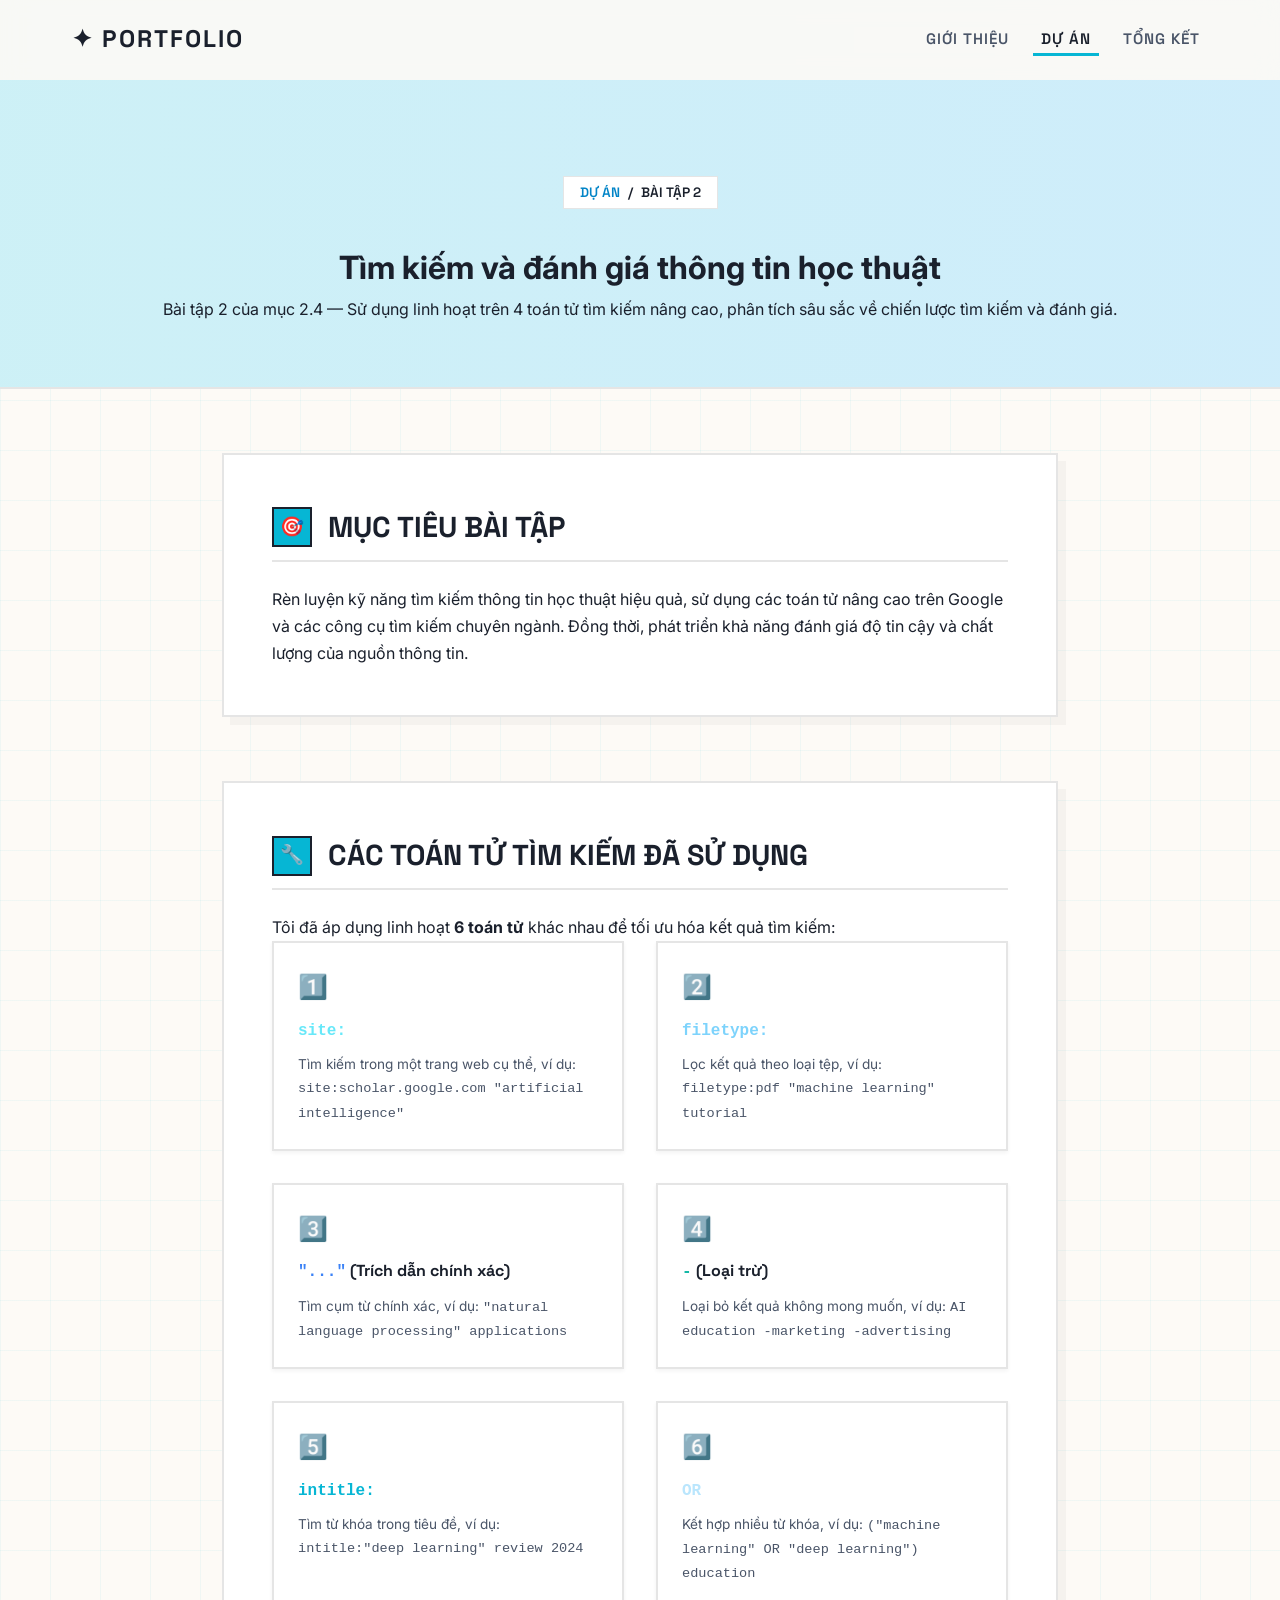
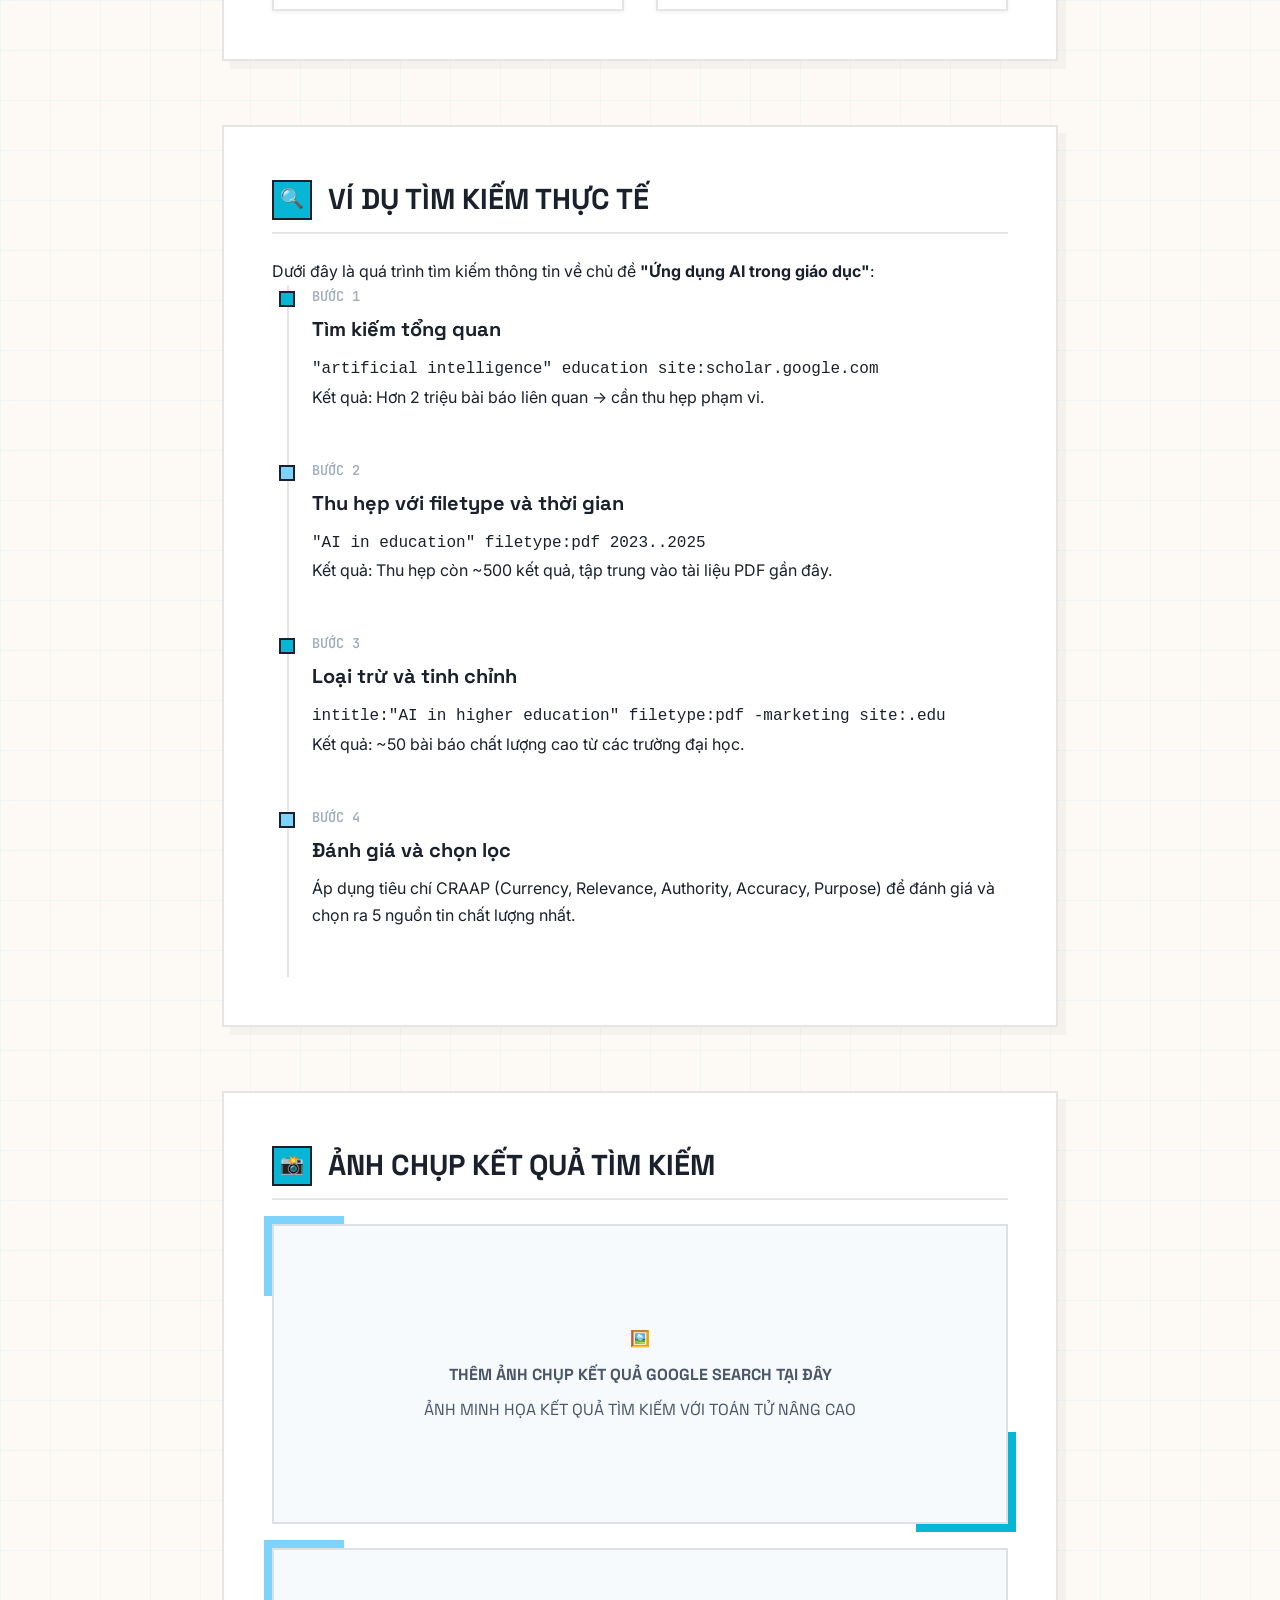
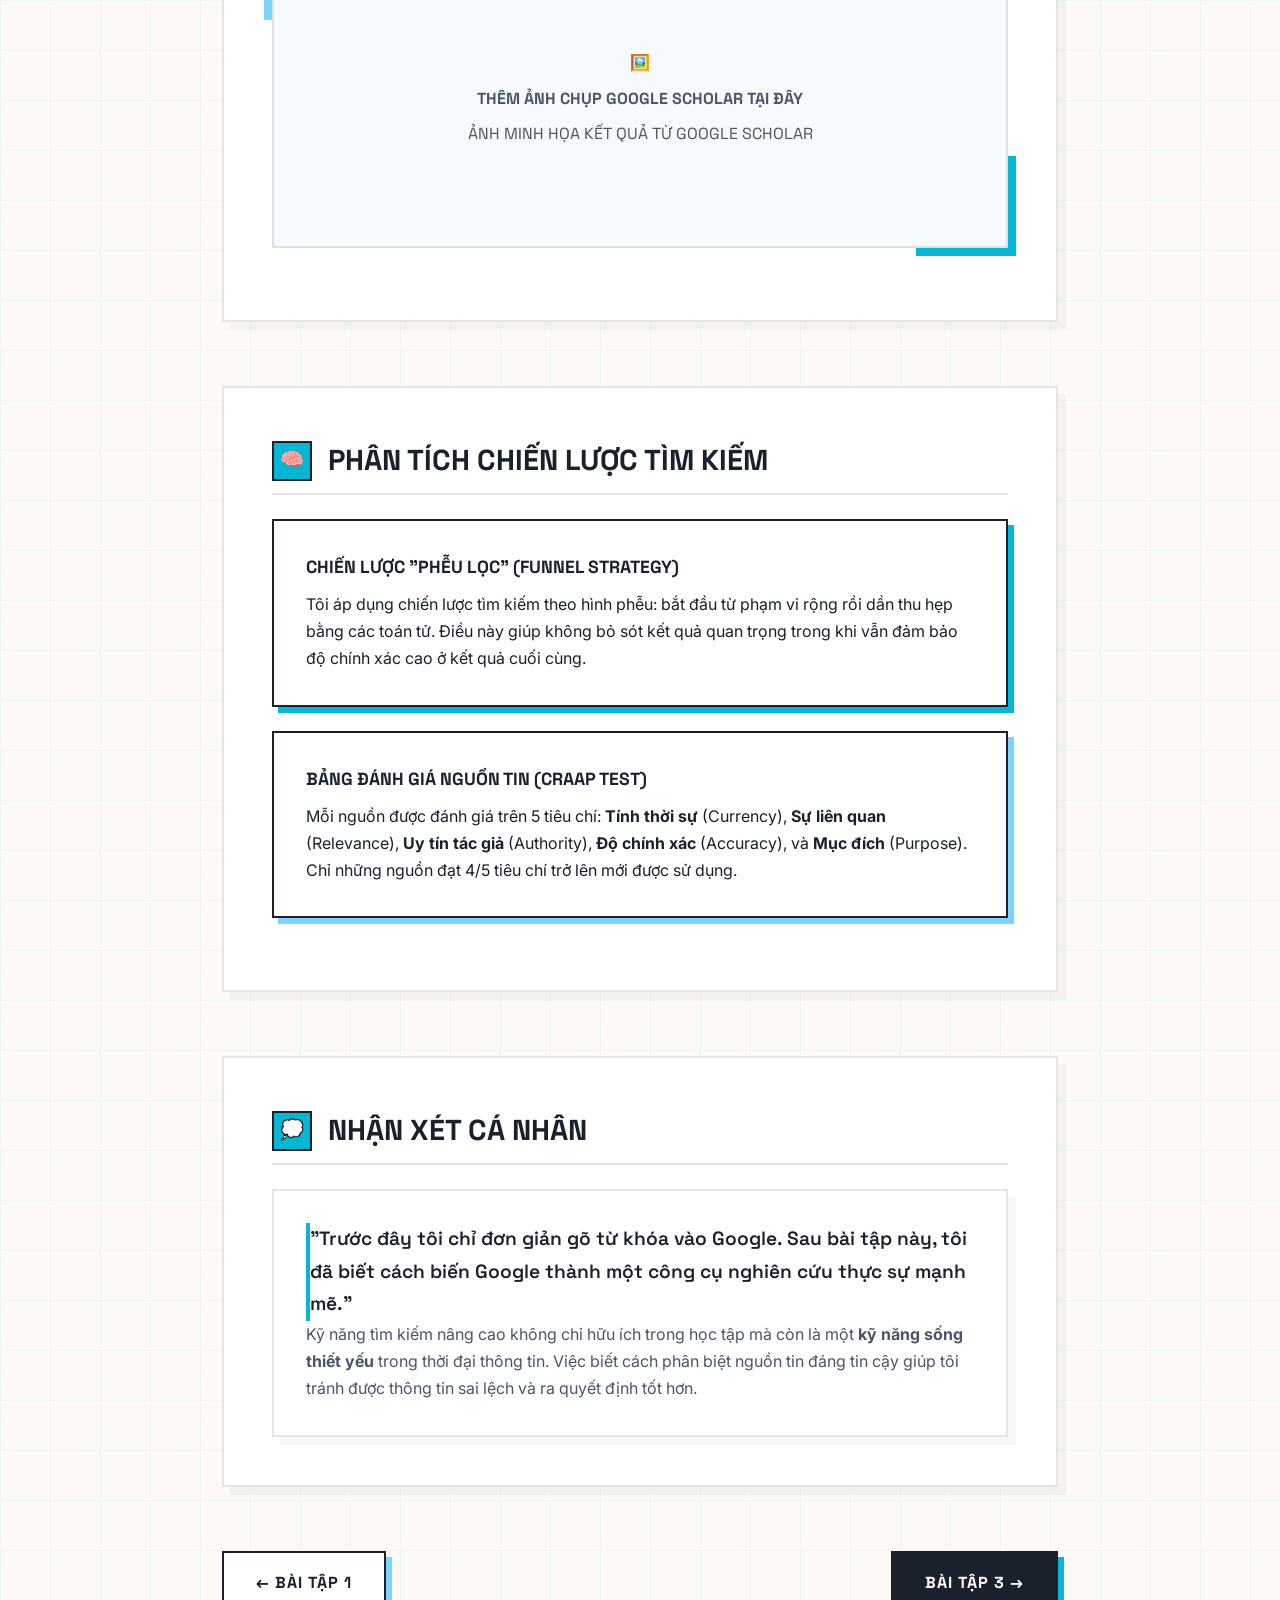
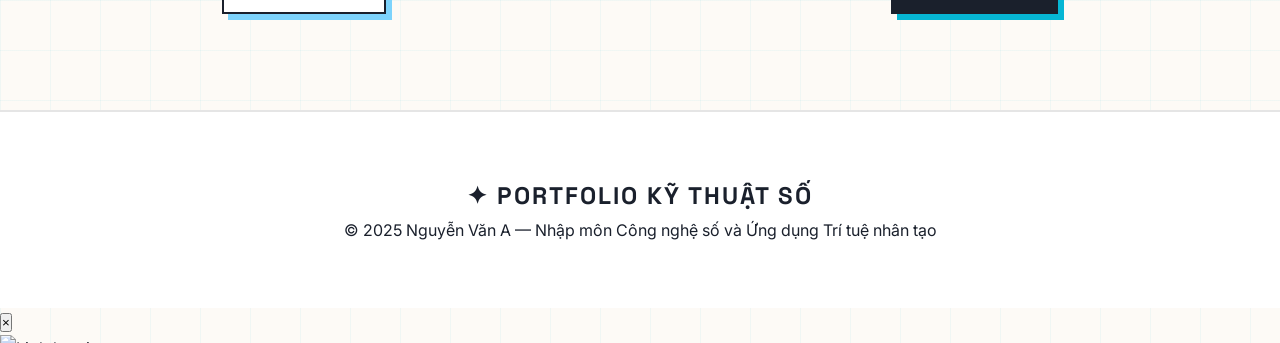
==== projects/bai2-search-evaluate.html @ 54a06e55 "Initial commit for Portfolio" ====
<!DOCTYPE html>
<html lang="vi">
<head>
  <meta charset="UTF-8">
  <meta name="viewport" content="width=device-width, initial-scale=1.0">
  <meta name="description" content="Bài tập 2: Tìm kiếm và đánh giá thông tin học thuật bằng toán tử nâng cao">
  <title>Bài 2: Tìm kiếm & Đánh giá thông tin | Portfolio</title>
  <link rel="stylesheet" href="../css/style.css">
</head>
<body>

  <div class="bg-animation">
    <div class="orb"></div>
    <div class="orb"></div>
    <div class="orb"></div>
  </div>
  <canvas id="particles-canvas"></canvas>

  <nav class="navbar" id="navbar">
    <div class="nav-container">
      <a href="../index.html" class="nav-logo">✦ Portfolio</a>
      <ul class="nav-links" id="navLinks">
        <li><a href="../index.html">Giới thiệu</a></li>
        <li><a href="../projects.html" class="active">Dự án</a></li>
        <li><a href="../summary.html">Tổng kết</a></li>
      </ul>
      <div class="nav-toggle" id="navToggle">
        <span></span>
        <span></span>
        <span></span>
      </div>
    </div>
  </nav>

  <div class="page-header">
    <div class="container">
      <nav class="breadcrumb">
        <a href="../projects.html">Dự án</a>
        <span class="separator">/</span>
        <span>Bài tập 2</span>
      </nav>
      <h1 class="page-title">
        <span class="gradient-text">Tìm kiếm và đánh giá thông tin học thuật</span>
      </h1>
      <p class="page-description">
        Bài tập 2 của mục 2.4 — Sử dụng linh hoạt trên 4 toán tử tìm kiếm nâng cao, 
        phân tích sâu sắc về chiến lược tìm kiếm và đánh giá.
      </p>
    </div>
  </div>

  <section class="section" style="padding-top: 0;">
    <div class="container" style="max-width: 900px;">

      <!-- Mục tiêu -->
      <div class="content-block reveal">
        <h2><span class="icon">🎯</span> Mục tiêu bài tập</h2>
        <p>
          Rèn luyện kỹ năng tìm kiếm thông tin học thuật hiệu quả, sử dụng các toán tử nâng cao 
          trên Google và các công cụ tìm kiếm chuyên ngành. Đồng thời, phát triển khả năng đánh giá 
          độ tin cậy và chất lượng của nguồn thông tin.
        </p>
      </div>

      <!-- Toán tử tìm kiếm -->
      <div class="content-block reveal">
        <h2><span class="icon">🔧</span> Các toán tử tìm kiếm đã sử dụng</h2>
        <p>Tôi đã áp dụng linh hoạt <strong>6 toán tử</strong> khác nhau để tối ưu hóa kết quả tìm kiếm:</p>

        <div class="goals-grid" style="grid-template-columns: repeat(auto-fill, minmax(250px, 1fr));">
          <div class="glass-card" style="padding: var(--space-lg);">
            <div style="font-size: 1.5rem; margin-bottom: var(--space-sm);">1️⃣</div>
            <h3 style="font-family: var(--font-heading); font-size: 1rem; margin-bottom: var(--space-sm);">
              <code style="color: var(--accent-purple-light);">site:</code>
            </h3>
            <p style="font-size: 0.85rem; color: var(--text-secondary);">
              Tìm kiếm trong một trang web cụ thể, ví dụ: <code>site:scholar.google.com "artificial intelligence"</code>
            </p>
          </div>

          <div class="glass-card" style="padding: var(--space-lg);">
            <div style="font-size: 1.5rem; margin-bottom: var(--space-sm);">2️⃣</div>
            <h3 style="font-family: var(--font-heading); font-size: 1rem; margin-bottom: var(--space-sm);">
              <code style="color: var(--accent-emerald-light);">filetype:</code>
            </h3>
            <p style="font-size: 0.85rem; color: var(--text-secondary);">
              Lọc kết quả theo loại tệp, ví dụ: <code>filetype:pdf "machine learning" tutorial</code>
            </p>
          </div>

          <div class="glass-card" style="padding: var(--space-lg);">
            <div style="font-size: 1.5rem; margin-bottom: var(--space-sm);">3️⃣</div>
            <h3 style="font-family: var(--font-heading); font-size: 1rem; margin-bottom: var(--space-sm);">
              <code style="color: var(--accent-blue);">"..."</code> (Trích dẫn chính xác)
            </h3>
            <p style="font-size: 0.85rem; color: var(--text-secondary);">
              Tìm cụm từ chính xác, ví dụ: <code>"natural language processing" applications</code>
            </p>
          </div>

          <div class="glass-card" style="padding: var(--space-lg);">
            <div style="font-size: 1.5rem; margin-bottom: var(--space-sm);">4️⃣</div>
            <h3 style="font-family: var(--font-heading); font-size: 1rem; margin-bottom: var(--space-sm);">
              <code style="color: var(--accent-cyan);">-</code> (Loại trừ)
            </h3>
            <p style="font-size: 0.85rem; color: var(--text-secondary);">
              Loại bỏ kết quả không mong muốn, ví dụ: <code>AI education -marketing -advertising</code>
            </p>
          </div>

          <div class="glass-card" style="padding: var(--space-lg);">
            <div style="font-size: 1.5rem; margin-bottom: var(--space-sm);">5️⃣</div>
            <h3 style="font-family: var(--font-heading); font-size: 1rem; margin-bottom: var(--space-sm);">
              <code style="color: var(--accent-pink);">intitle:</code>
            </h3>
            <p style="font-size: 0.85rem; color: var(--text-secondary);">
              Tìm từ khóa trong tiêu đề, ví dụ: <code>intitle:"deep learning" review 2024</code>
            </p>
          </div>

          <div class="glass-card" style="padding: var(--space-lg);">
            <div style="font-size: 1.5rem; margin-bottom: var(--space-sm);">6️⃣</div>
            <h3 style="font-family: var(--font-heading); font-size: 1rem; margin-bottom: var(--space-sm);">
              <code style="color: var(--accent-amber);">OR</code>
            </h3>
            <p style="font-size: 0.85rem; color: var(--text-secondary);">
              Kết hợp nhiều từ khóa, ví dụ: <code>("machine learning" OR "deep learning") education</code>
            </p>
          </div>
        </div>
      </div>

      <!-- Ví dụ tìm kiếm thực tế -->
      <div class="content-block reveal">
        <h2><span class="icon">🔍</span> Ví dụ tìm kiếm thực tế</h2>
        <p>Dưới đây là quá trình tìm kiếm thông tin về chủ đề <strong>"Ứng dụng AI trong giáo dục"</strong>:</p>

        <div class="timeline">
          <div class="timeline-item">
            <div class="timeline-dot"></div>
            <div class="timeline-step">Bước 1</div>
            <div class="timeline-title">Tìm kiếm tổng quan</div>
            <div class="timeline-desc">
              <code>"artificial intelligence" education site:scholar.google.com</code><br>
              Kết quả: Hơn 2 triệu bài báo liên quan → cần thu hẹp phạm vi.
            </div>
          </div>
          <div class="timeline-item">
            <div class="timeline-dot"></div>
            <div class="timeline-step">Bước 2</div>
            <div class="timeline-title">Thu hẹp với filetype và thời gian</div>
            <div class="timeline-desc">
              <code>"AI in education" filetype:pdf 2023..2025</code><br>
              Kết quả: Thu hẹp còn ~500 kết quả, tập trung vào tài liệu PDF gần đây.
            </div>
          </div>
          <div class="timeline-item">
            <div class="timeline-dot"></div>
            <div class="timeline-step">Bước 3</div>
            <div class="timeline-title">Loại trừ và tinh chỉnh</div>
            <div class="timeline-desc">
              <code>intitle:"AI in higher education" filetype:pdf -marketing site:.edu</code><br>
              Kết quả: ~50 bài báo chất lượng cao từ các trường đại học.
            </div>
          </div>
          <div class="timeline-item">
            <div class="timeline-dot"></div>
            <div class="timeline-step">Bước 4</div>
            <div class="timeline-title">Đánh giá và chọn lọc</div>
            <div class="timeline-desc">
              Áp dụng tiêu chí CRAAP (Currency, Relevance, Authority, Accuracy, Purpose) 
              để đánh giá và chọn ra 5 nguồn tin chất lượng nhất.
            </div>
          </div>
        </div>
      </div>

      <!-- Ảnh chụp -->
      <div class="content-block reveal">
        <h2><span class="icon">📸</span> Ảnh chụp kết quả tìm kiếm</h2>
        <div class="image-placeholder">
          <span class="ph-icon">🖼️</span>
          <span><strong>Thêm ảnh chụp kết quả Google Search tại đây</strong></span>
          <span>Ảnh minh họa kết quả tìm kiếm với toán tử nâng cao</span>
        </div>
        <div class="image-placeholder">
          <span class="ph-icon">🖼️</span>
          <span><strong>Thêm ảnh chụp Google Scholar tại đây</strong></span>
          <span>Ảnh minh họa kết quả từ Google Scholar</span>
        </div>
      </div>

      <!-- Chiến lược tìm kiếm -->
      <div class="content-block reveal">
        <h2><span class="icon">🧠</span> Phân tích chiến lược tìm kiếm</h2>

        <div class="highlight-box">
          <h4>Chiến lược "Phễu lọc" (Funnel Strategy)</h4>
          <p>
            Tôi áp dụng chiến lược tìm kiếm theo hình phễu: bắt đầu từ phạm vi rộng rồi 
            dần thu hẹp bằng các toán tử. Điều này giúp không bỏ sót kết quả quan trọng 
            trong khi vẫn đảm bảo độ chính xác cao ở kết quả cuối cùng.
          </p>
        </div>

        <div class="highlight-box emerald">
          <h4>Bảng đánh giá nguồn tin (CRAAP Test)</h4>
          <p>
            Mỗi nguồn được đánh giá trên 5 tiêu chí: <strong>Tính thời sự</strong> (Currency), 
            <strong>Sự liên quan</strong> (Relevance), <strong>Uy tín tác giả</strong> (Authority), 
            <strong>Độ chính xác</strong> (Accuracy), và <strong>Mục đích</strong> (Purpose). 
            Chỉ những nguồn đạt 4/5 tiêu chí trở lên mới được sử dụng.
          </p>
        </div>
      </div>

      <!-- Nhận xét -->
      <div class="content-block reveal">
        <h2><span class="icon">💭</span> Nhận xét cá nhân</h2>
        <div class="glass-card reflection-card">
          <div class="quote">
            "Trước đây tôi chỉ đơn giản gõ từ khóa vào Google. Sau bài tập này, 
            tôi đã biết cách biến Google thành một công cụ nghiên cứu thực sự mạnh mẽ."
          </div>
          <p style="color: var(--text-secondary);">
            Kỹ năng tìm kiếm nâng cao không chỉ hữu ích trong học tập mà còn là một 
            <strong>kỹ năng sống thiết yếu</strong> trong thời đại thông tin. Việc biết cách 
            phân biệt nguồn tin đáng tin cậy giúp tôi tránh được thông tin sai lệch 
            và ra quyết định tốt hơn.
          </p>
        </div>
      </div>

      <!-- Navigation -->
      <div style="display: flex; justify-content: space-between; margin-top: var(--space-3xl);" class="reveal">
        <a href="bai1-file-management.html" class="btn btn-secondary">← Bài tập 1</a>
        <a href="bai3-prompt-engineering.html" class="btn btn-primary">Bài tập 3 →</a>
      </div>

    </div>
  </section>

  <footer class="footer">
    <div class="container">
      <div class="footer-content">
        <div class="footer-logo">✦ Portfolio Kỹ Thuật Số</div>
        <p class="footer-text">© 2025 Nguyễn Văn A — Nhập môn Công nghệ số và Ứng dụng Trí tuệ nhân tạo</p>
      </div>
    </div>
  </footer>

  <script src="../js/main.js"></script>
</body>
</html>
---- css/style.css ----
/* ============================================
   PORTFOLIO KỸ THUẬT SỐ - Design System
   Theme: Cyan Geometric Minimalist
   ============================================ */

/* ---------- Google Fonts ---------- */
@import url('https://fonts.googleapis.com/css2?family=Inter:wght@300;400;500;600;700&family=Space+Grotesk:wght@500;600;700;800&family=JetBrains+Mono:wght@400;500&display=swap');

/* ---------- CSS Custom Properties ---------- */
:root {
  /* Colors - Light Pastel Palette */
  --bg-primary: #fdfaf6;      /* Off-white warm */
  --bg-secondary: #ffffff;    /* Pure white */
  --bg-card: #ffffff;
  --bg-card-hover: #ffffff;
  --bg-glass: rgba(255, 255, 255, 0.85);
  --bg-glass-hover: #ffffff;

  /* Accent Colors (Cyan Dominant) */
  --accent-purple: #06b6d4;     /* Cyan 500 */
  --accent-purple-light: #67e8f9; /* Cyan 300 */
  --accent-emerald: #0ea5e9;    /* Sky 500 */
  --accent-emerald-light: #7dd3fc; /* Sky 300 */
  --accent-blue: #3b82f6;       /* Blue 500 */
  --accent-cyan: #14b8a6;       /* Teal 500 */
  --accent-pink: #06b6d4;       /* Primary Cyan */
  --accent-amber: #bae6fd;      /* Sky 200 */

  /* Gradients */
  --gradient-primary: linear-gradient(135deg, #06b6d4 0%, #a5f3fc 99%, #a5f3fc 100%);
  --gradient-secondary: linear-gradient(135deg, #0ea5e9 0%, #7dd3fc 100%);
  --gradient-warm: linear-gradient(135deg, #38bdf8 0%, #bae6fd 100%);
  --gradient-hero: linear-gradient(135deg, #fdfaf6 0%, #ecfeff 100%);
  --gradient-card-border: linear-gradient(135deg, rgba(6,182,212,0.5), rgba(14,165,233,0.5));

  /* Text */
  --text-primary: #1a202c;      /* Very dark gray, almost black */
  --text-secondary: #4a5568;    /* Medium gray */
  --text-muted: #a0aec0;        /* Light gray */
  --text-accent: #0284c7;       /* Strong blue for accents */

  /* Borders */
  --border-subtle: rgba(0, 0, 0, 0.05);
  --border-light: rgba(0, 0, 0, 0.1);
  --border-accent: #06b6d4;     /* Cyan border */

  /* Shadows - Soft physical drop shadows */
  --shadow-sm: 0 2px 4px rgba(0, 0, 0, 0.05);
  --shadow-md: 0 10px 30px rgba(0, 0, 0, 0.05);
  --shadow-lg: 0 20px 40px rgba(0, 0, 0, 0.08);
  --shadow-glow-purple: 10px 10px 0px rgba(6, 182, 212, 0.3); /* Geometric offset shadow */
  --shadow-glow-emerald: 10px 10px 0px rgba(14, 165, 233, 0.3);

  /* Typography */
  --font-heading: 'Space Grotesk', sans-serif;
  --font-body: 'Inter', sans-serif;
  --font-mono: 'JetBrains Mono', monospace;

  /* Spacing */
  --space-xs: 0.25rem;
  --space-sm: 0.5rem;
  --space-md: 1rem;
  --space-lg: 1.5rem;
  --space-xl: 2rem;
  --space-2xl: 3rem;
  --space-3xl: 4rem;
  --space-4xl: 6rem;

  /* Border Radius - Sharp geometric look */
  --radius-sm: 0px;
  --radius-md: 0px;
  --radius-lg: 0px;
  --radius-xl: 0px;
  --radius-full: 9999px; /* Only for circles/badges */

  /* Transitions */
  --transition-fast: 0.2s ease;
  --transition-base: 0.3s ease;
  --transition-slow: 0.5s ease;
  --transition-spring: 0.5s cubic-bezier(0.175, 0.885, 0.32, 1.275);

  /* Layout */
  --max-width: 1200px;
  --nav-height: 80px;
}

/* ---------- Reset & Base ---------- */
*,
*::before,
*::after {
  margin: 0;
  padding: 0;
  box-sizing: border-box;
}

html {
  scroll-behavior: smooth;
  scroll-padding-top: var(--nav-height);
  font-size: 16px;
}

body {
  font-family: var(--font-body);
  background-color: var(--bg-primary);
  color: var(--text-primary);
  line-height: 1.7;
  overflow-x: hidden;
  -webkit-font-smoothing: antialiased;
  -moz-osx-font-smoothing: grayscale;
  background-image: 
    linear-gradient(rgba(6,182,212, 0.05) 1px, transparent 1px),
    linear-gradient(90deg, rgba(6,182,212, 0.05) 1px, transparent 1px);
  background-size: 50px 50px; /* Geometric grid background */
}

/* Hide old dark mode background effects */
.bg-animation, #particles-canvas {
  display: none !important;
}

/* Custom Scrollbar */
::-webkit-scrollbar {
  width: 10px;
}
::-webkit-scrollbar-track {
  background: var(--bg-primary);
}
::-webkit-scrollbar-thumb {
  background: var(--accent-pink);
  border: 2px solid var(--bg-primary);
}
::-webkit-scrollbar-thumb:hover {
  background: #0891b2;
}

::selection {
  background: var(--accent-pink);
  color: white;
}

img {
  max-width: 100%;
  height: auto;
  display: block;
}

a {
  color: var(--text-accent);
  text-decoration: none;
  transition: all var(--transition-fast);
}
a:hover {
  color: #0369a1;
}

/* ---------- Navigation ---------- */
.navbar {
  position: fixed;
  top: 0;
  left: 0;
  width: 100%;
  height: var(--nav-height);
  display: flex;
  align-items: center;
  justify-content: center;
  z-index: 1000;
  transition: all var(--transition-base);
  background: rgba(253, 250, 246, 0.9);
  backdrop-filter: blur(10px);
  border-bottom: 2px solid transparent;
}

.navbar.scrolled {
  background: #ffffff;
  border-bottom: 2px solid var(--accent-pink);
  box-shadow: var(--shadow-sm);
}

.nav-container {
  width: 100%;
  max-width: var(--max-width);
  padding: 0 var(--space-xl);
  display: flex;
  align-items: center;
  justify-content: space-between;
}

.nav-logo {
  font-family: var(--font-heading);
  font-size: 1.5rem;
  font-weight: 800;
  color: var(--text-primary);
  text-transform: uppercase;
  letter-spacing: 2px;
}

.nav-links {
  display: flex;
  align-items: center;
  gap: var(--space-md);
  list-style: none;
}

.nav-links a {
  font-family: var(--font-heading);
  font-size: 0.95rem;
  font-weight: 600;
  color: var(--text-secondary);
  padding: var(--space-xs) var(--space-sm);
  text-transform: uppercase;
  letter-spacing: 1px;
  position: relative;
}

.nav-links a:hover,
.nav-links a.active {
  color: var(--text-primary);
  background: transparent;
}

.nav-links a::after {
  content: '';
  position: absolute;
  bottom: -4px;
  left: 0;
  width: 0;
  height: 3px;
  background: var(--accent-pink);
  transition: width var(--transition-base);
}

.nav-links a:hover::after,
.nav-links a.active::after {
  width: 100%;
  left: 0;
  transform: none;
}

/* Hamburger */
.nav-toggle {
  display: none;
  flex-direction: column;
  gap: 6px;
  cursor: pointer;
  padding: var(--space-sm);
  z-index: 1001;
}

.nav-toggle span {
  width: 30px;
  height: 3px;
  background: var(--text-primary);
  transition: all var(--transition-base);
}

.nav-toggle.open span:nth-child(1) {
  transform: rotate(45deg) translate(6px, 6px);
}
.nav-toggle.open span:nth-child(2) {
  opacity: 0;
}
.nav-toggle.open span:nth-child(3) {
  transform: rotate(-45deg) translate(6px, -6px);
}

/* ---------- Layout Containers ---------- */
.container {
  width: 100%;
  max-width: var(--max-width);
  margin: 0 auto;
  padding: 0 var(--space-xl);
}

.section {
  padding: var(--space-4xl) 0;
}

.section-header {
  text-align: center;
  margin-bottom: var(--space-3xl);
  position: relative;
}

.section-header::after {
  content: '';
  display: block;
  width: 60px;
  height: 4px;
  background: var(--accent-pink);
  margin: var(--space-lg) auto 0;
}

.section-label {
  display: inline-block;
  font-family: var(--font-heading);
  font-size: 0.85rem;
  font-weight: 700;
  color: var(--text-accent);
  text-transform: uppercase;
  letter-spacing: 4px;
  margin-bottom: var(--space-md);
  padding: var(--space-xs) 0;
  border: none;
  background: none;
}

.section-title {
  font-family: var(--font-heading);
  font-size: clamp(2.5rem, 5vw, 3.5rem);
  font-weight: 800;
  line-height: 1.1;
  letter-spacing: -1px;
  margin-bottom: var(--space-md);
  color: var(--text-primary);
  text-transform: uppercase;
}

.section-title .gradient-text {
  background: none;
  -webkit-background-clip: initial;
  background-clip: initial;
  -webkit-text-fill-color: initial;
  color: var(--text-primary);
  position: relative;
  display: inline-block;
  z-index: 1;
}

.section-title .gradient-text::before {
  content: '';
  position: absolute;
  bottom: 10px;
  left: -5px;
  right: -5px;
  height: 30%;
  background: var(--accent-emerald-light);
  z-index: -1;
  opacity: 0.6;
}

.section-description {
  font-size: 1.1rem;
  color: var(--text-secondary);
  max-width: 600px;
  margin: 0 auto;
}

/* ---------- Hero Section ---------- */
.hero {
  min-height: 100vh;
  display: flex;
  align-items: center;
  justify-content: center;
  position: relative;
  padding-top: var(--nav-height);
  overflow: hidden;
}

/* Geometric background elements for hero */
.hero::before {
  content: '';
  position: absolute;
  width: 40vw;
  height: 80vh;
  background: var(--gradient-primary);
  top: 10%;
  right: 5%;
  z-index: -1;
  opacity: 0.15;
}

.hero::after {
  content: '';
  position: absolute;
  width: 30vw;
  height: 30vw;
  background: var(--accent-emerald-light);
  bottom: 0;
  left: 0;
  z-index: -1;
  opacity: 0.3;
}

.hero-content {
  text-align: center;
  max-width: 800px;
  padding: var(--space-xl);
  background: rgba(255, 255, 255, 0.6);
  backdrop-filter: blur(20px);
  border: 2px solid var(--border-light);
  box-shadow: var(--shadow-glow-purple);
  margin: var(--space-xl);
}

.hero-badge {
  display: inline-flex;
  align-items: center;
  gap: var(--space-sm);
  font-family: var(--font-heading);
  font-weight: 700;
  font-size: 0.85rem;
  color: var(--text-primary);
  padding: var(--space-sm) var(--space-lg);
  border: 2px solid var(--text-primary);
  background: white;
  margin-bottom: var(--space-xl);
  animation: fadeInUp 0.8s ease-out;
  text-transform: uppercase;
  letter-spacing: 2px;
}

.hero-badge .dot {
  width: 8px;
  height: 8px;
  background: var(--accent-pink);
}

.hero-greeting {
  font-family: var(--font-heading);
  font-size: clamp(1.2rem, 3vw, 1.5rem);
  font-weight: 600;
  color: var(--text-secondary);
  margin-bottom: var(--space-sm);
  text-transform: uppercase;
  letter-spacing: 4px;
}

.hero-title {
  font-family: var(--font-heading);
  font-size: clamp(3rem, 8vw, 5rem);
  font-weight: 800;
  line-height: 1;
  letter-spacing: -2px;
  margin-bottom: var(--space-lg);
  color: var(--text-primary);
  text-transform: uppercase;
}

.hero-title .gradient-text {
  background: none;
  -webkit-background-clip: initial;
  background-clip: initial;
  -webkit-text-fill-color: initial;
  color: var(--accent-pink);
  text-shadow: 4px 4px 0px rgba(14, 165, 233, 0.4);
}

.hero-subtitle {
  font-size: clamp(1rem, 2vw, 1.25rem);
  color: var(--text-secondary);
  line-height: 1.8;
  margin-bottom: var(--space-2xl);
  max-width: 600px;
  margin-left: auto;
  margin-right: auto;
}

.hero-actions {
  display: flex;
  align-items: center;
  justify-content: center;
  gap: var(--space-lg);
  flex-wrap: wrap;
}

/* ---------- Buttons ---------- */
.btn {
  display: inline-flex;
  align-items: center;
  justify-content: center;
  gap: var(--space-sm);
  font-family: var(--font-heading);
  font-size: 1rem;
  font-weight: 700;
  padding: 16px 32px;
  border: 2px solid var(--text-primary);
  cursor: pointer;
  transition: all var(--transition-fast);
  text-decoration: none;
  text-transform: uppercase;
  letter-spacing: 1px;
}

.btn-primary {
  background: var(--text-primary);
  color: white;
  box-shadow: 6px 6px 0px var(--accent-pink);
}
.btn-primary:hover {
  transform: translate(-2px, -2px);
  box-shadow: 8px 8px 0px var(--accent-pink);
  color: white;
}
.btn-primary:active {
  transform: translate(4px, 4px);
  box-shadow: 0px 0px 0px var(--accent-pink);
}

.btn-secondary {
  background: white;
  color: var(--text-primary);
  box-shadow: 6px 6px 0px var(--accent-emerald-light);
}
.btn-secondary:hover {
  transform: translate(-2px, -2px);
  box-shadow: 8px 8px 0px var(--accent-emerald-light);
  color: var(--text-primary);
}
.btn-secondary:active {
  transform: translate(4px, 4px);
  box-shadow: 0px 0px 0px var(--accent-emerald-light);
}

/* ---------- Cards ---------- */
.glass-card {
  background: var(--bg-card);
  border: 2px solid var(--border-light);
  padding: var(--space-xl);
  transition: all var(--transition-base);
  box-shadow: var(--shadow-sm);
  position: relative;
  z-index: 1;
}

.glass-card::before {
  display: none;
}

.glass-card:hover {
  background: #ffffff;
  border-color: var(--text-primary);
  transform: translateY(-4px);
  box-shadow: 8px 8px 0px rgba(0, 0, 0, 0.05);
}

/* ---------- Project Cards ---------- */
.projects-grid {
  display: grid;
  grid-template-columns: repeat(auto-fill, minmax(350px, 1fr));
  gap: var(--space-xl);
}

.project-card {
  background: white;
  border: 2px solid var(--border-light);
  overflow: hidden;
  transition: all var(--transition-base);
  position: relative;
  display: flex;
  flex-direction: column;
}

.project-card::before {
  content: '';
  position: absolute;
  top: 0;
  left: 0;
  width: 10px;
  height: 100%;
  background: var(--accent-pink);
  transition: width var(--transition-base);
}

.project-card:nth-child(2n)::before {
  background: var(--accent-emerald-light);
}
.project-card:nth-child(3n)::before {
  background: var(--accent-amber);
}

.project-card:hover {
  transform: translateY(-4px);
  border-color: var(--text-primary);
  box-shadow: 8px 8px 0px rgba(0,0,0,0.05);
}

.project-card:hover::before {
  width: 15px;
}

.project-card-icon {
  width: 60px;
  height: 60px;
  display: flex;
  align-items: center;
  justify-content: center;
  font-size: 1.8rem;
  margin-bottom: var(--space-lg);
  border: 2px solid var(--text-primary);
  background: white;
  box-shadow: 4px 4px 0px var(--accent-pink);
}

.project-card:nth-child(2n) .project-card-icon { box-shadow: 4px 4px 0px var(--accent-emerald-light); }
.project-card:nth-child(3n) .project-card-icon { box-shadow: 4px 4px 0px var(--accent-amber); }

.project-card-body {
  padding: var(--space-xl) var(--space-xl) var(--space-xl) calc(var(--space-xl) + 10px);
  flex: 1;
  display: flex;
  flex-direction: column;
}

.project-card-number {
  font-family: var(--font-heading);
  font-size: 1.5rem;
  font-weight: 800;
  color: var(--text-muted);
  margin-bottom: var(--space-sm);
  opacity: 0.3;
}

.project-card-title {
  font-family: var(--font-heading);
  font-size: 1.4rem;
  font-weight: 700;
  margin-bottom: var(--space-sm);
  color: var(--text-primary);
  text-transform: uppercase;
}

.project-card-desc {
  font-size: 0.95rem;
  color: var(--text-secondary);
  line-height: 1.6;
  margin-bottom: var(--space-lg);
  flex: 1;
}

.project-card-tags {
  display: flex;
  flex-wrap: wrap;
  gap: var(--space-sm);
  margin-bottom: var(--space-lg);
}

.tag {
  font-family: var(--font-mono);
  font-size: 0.75rem;
  font-weight: 600;
  padding: 4px 12px;
  background: #f1f5f9;
  color: var(--text-primary);
  border: 1px solid var(--border-light);
  text-transform: uppercase;
}

.project-card-link {
  display: inline-flex;
  align-items: center;
  gap: var(--space-sm);
  font-family: var(--font-heading);
  font-size: 0.95rem;
  font-weight: 700;
  color: var(--text-accent);
  text-transform: uppercase;
}

.project-card-link:hover {
  color: var(--text-primary);
  gap: var(--space-md);
}

/* ---------- About / Info Cards ---------- */
.about-grid {
  display: grid;
  grid-template-columns: 1fr 1fr;
  gap: var(--space-xl);
  align-items: start;
}

.about-avatar {
  width: 150px;
  height: 150px;
  background: var(--accent-pink);
  display: flex;
  align-items: center;
  justify-content: center;
  font-size: 4rem;
  margin-bottom: var(--space-xl);
  border: 2px solid var(--text-primary);
  box-shadow: 8px 8px 0px var(--accent-emerald-light);
  border-radius: 0; /* Square avatar for minimalist look */
}

.about-avatar::after {
  display: none;
}

.info-item {
  display: flex;
  align-items: center;
  gap: var(--space-md);
  padding: var(--space-md) 0;
  border-bottom: 1px solid var(--border-light);
}

.info-icon {
  font-size: 1.2rem;
  width: 40px;
  height: 40px;
  display: flex;
  align-items: center;
  justify-content: center;
  background: white;
  border: 2px solid var(--text-primary);
  box-shadow: 2px 2px 0px var(--accent-pink);
  flex-shrink: 0;
}

.info-label {
  font-family: var(--font-heading);
  font-size: 0.75rem;
  font-weight: 700;
  color: var(--text-muted);
  text-transform: uppercase;
  letter-spacing: 1px;
}

.info-value {
  font-family: var(--font-heading);
  font-weight: 600;
  font-size: 1rem;
  color: var(--text-primary);
}

/* ---------- Goals Section ---------- */
.goals-grid {
  display: grid;
  grid-template-columns: repeat(auto-fill, minmax(280px, 1fr));
  gap: var(--space-xl);
}

.goal-card {
  text-align: left;
  border-top: 4px solid var(--accent-pink);
}
.goal-card:nth-child(2) { border-top-color: var(--accent-emerald-light); }
.goal-card:nth-child(3) { border-top-color: var(--accent-blue); }
.goal-card:nth-child(4) { border-top-color: var(--accent-amber); }

.goal-card .goal-icon {
  font-size: 2.5rem;
  margin-bottom: var(--space-md);
  display: block;
}

.goal-card h3 {
  font-family: var(--font-heading);
  font-size: 1.2rem;
  font-weight: 700;
  text-transform: uppercase;
  margin-bottom: var(--space-sm);
}

/* ---------- Stats ---------- */
.stats-row {
  display: grid;
  grid-template-columns: repeat(4, 1fr);
  gap: var(--space-lg);
  margin: var(--space-3xl) 0;
}

.stat-item {
  text-align: center;
  padding: var(--space-xl);
  background: white;
  border: 2px solid var(--border-light);
  box-shadow: 6px 6px 0px rgba(0,0,0,0.05);
}

.stat-number {
  font-family: var(--font-heading);
  font-size: 3rem;
  font-weight: 800;
  color: var(--text-primary);
  line-height: 1;
}

.stat-label {
  font-family: var(--font-heading);
  font-size: 0.85rem;
  font-weight: 700;
  color: var(--text-muted);
  text-transform: uppercase;
  margin-top: var(--space-sm);
  letter-spacing: 1px;
}

/* ---------- Timeline ---------- */
.timeline {
  position: relative;
  padding-left: 40px;
}

.timeline::before {
  content: '';
  position: absolute;
  top: 0;
  left: 15px;
  width: 2px;
  height: 100%;
  background: var(--border-light);
}

.timeline-item {
  position: relative;
  padding-bottom: var(--space-2xl);
}

.timeline-dot {
  position: absolute;
  left: -33px;
  top: 6px;
  width: 16px;
  height: 16px;
  background: var(--accent-pink);
  border: 2px solid var(--text-primary);
}

.timeline-item:nth-child(even) .timeline-dot {
  background: var(--accent-emerald-light);
}

.timeline-step {
  font-family: var(--font-mono);
  font-size: 0.85rem;
  font-weight: 600;
  color: var(--text-muted);
  text-transform: uppercase;
  margin-bottom: var(--space-xs);
}

.timeline-title {
  font-family: var(--font-heading);
  font-size: 1.25rem;
  font-weight: 700;
  margin-bottom: var(--space-sm);
  color: var(--text-primary);
}

/* ---------- Content Sections (Project Detail) ---------- */
.page-header {
  padding-top: calc(var(--nav-height) + var(--space-4xl));
  padding-bottom: var(--space-3xl);
  text-align: center;
  position: relative;
  background: var(--bg-secondary);
  border-bottom: 2px solid var(--border-light);
  margin-bottom: var(--space-3xl);
}

/* Add a geometric pastel background to page headers */
.page-header::before {
  content: '';
  position: absolute;
  top: 0;
  left: 0;
  width: 100%;
  height: 100%;
  background: linear-gradient(90deg, rgba(6,182,212,0.2) 0%, rgba(14,165,233,0.2) 100%);
  z-index: 0;
}

.page-header .container {
  position: relative;
  z-index: 1;
}

.page-header .breadcrumb {
  display: inline-flex;
  align-items: center;
  gap: var(--space-sm);
  font-family: var(--font-heading);
  font-size: 0.85rem;
  font-weight: 600;
  text-transform: uppercase;
  margin-bottom: var(--space-xl);
  background: white;
  padding: 4px 16px;
  border: 1px solid var(--border-light);
}

/* Content blocks */
.content-block {
  margin-bottom: var(--space-3xl);
  background: white;
  padding: var(--space-2xl);
  border: 2px solid var(--border-light);
  box-shadow: 8px 8px 0px rgba(0,0,0,0.03);
}

.content-block h2 {
  font-family: var(--font-heading);
  font-size: 1.8rem;
  font-weight: 800;
  margin-bottom: var(--space-lg);
  display: flex;
  align-items: center;
  gap: var(--space-md);
  text-transform: uppercase;
  border-bottom: 2px solid var(--border-light);
  padding-bottom: var(--space-sm);
}

.content-block h2 .icon {
  width: 40px;
  height: 40px;
  display: flex;
  align-items: center;
  justify-content: center;
  background: var(--accent-pink);
  border: 2px solid var(--text-primary);
  font-size: 1.2rem;
}

/* Code blocks */
.code-block {
  background: #f8fafc;
  border: 2px solid var(--border-light);
  padding: var(--space-xl);
  font-family: var(--font-mono);
  font-size: 0.9rem;
  color: var(--text-primary);
  line-height: 1.8;
  overflow-x: auto;
  margin-bottom: var(--space-lg);
  position: relative;
}

.code-block .label {
  position: absolute;
  top: 0;
  right: 0;
  font-size: 0.75rem;
  font-weight: 600;
  color: white;
  padding: 4px 12px;
  background: var(--text-primary);
  text-transform: uppercase;
}

/* Comparison blocks */
.comparison-grid {
  display: grid;
  grid-template-columns: 1fr 1fr;
  gap: var(--space-lg);
}

.comparison-card {
  padding: var(--space-xl);
  border: 2px solid var(--border-light);
  box-shadow: none;
}

.comparison-card.before {
  border-top: 6px solid #e53e3e;
}

.comparison-card.after {
  border-top: 6px solid #38a169;
}

.comparison-label {
  font-family: var(--font-heading);
  font-weight: 700;
  font-size: 1rem;
  text-transform: uppercase;
  letter-spacing: 1px;
  margin-bottom: var(--space-md);
}

/* Image placeholder */
.image-placeholder {
  width: 100%;
  min-height: 300px;
  background: #f7fafc;
  border: 2px solid var(--border-light);
  display: flex;
  flex-direction: column;
  align-items: center;
  justify-content: center;
  gap: var(--space-sm);
  padding: var(--space-xl);
  color: var(--text-secondary);
  font-family: var(--font-heading);
  text-transform: uppercase;
  text-align: center;
  margin-bottom: var(--space-lg);
  position: relative;
}

/* Decorative geometric squares for image placeholder */
.image-placeholder::after {
  content: '';
  position: absolute;
  width: 100px;
  height: 100px;
  background: var(--accent-pink);
  bottom: -10px;
  right: -10px;
  z-index: -1;
}
.image-placeholder::before {
  content: '';
  position: absolute;
  width: 80px;
  height: 80px;
  background: var(--accent-emerald-light);
  top: -10px;
  left: -10px;
  z-index: -1;
}

/* Highlight box */
.highlight-box {
  background: white;
  border: 2px solid var(--text-primary);
  padding: var(--space-xl);
  margin-bottom: var(--space-lg);
  box-shadow: 6px 6px 0px var(--accent-pink);
}

.highlight-box.emerald {
  box-shadow: 6px 6px 0px var(--accent-emerald-light);
}

.highlight-box.blue {
  box-shadow: 6px 6px 0px var(--accent-blue);
}

.highlight-box h4 {
  font-family: var(--font-heading);
  font-size: 1.1rem;
  font-weight: 800;
  text-transform: uppercase;
  margin-bottom: var(--space-sm);
}

/* Principles list */
.principles-list li {
  background: white;
  border: 2px solid var(--border-light);
  border-radius: 0;
  box-shadow: 4px 4px 0px rgba(0,0,0,0.03);
}

.principles-list li::before {
  font-family: var(--font-heading);
  background: var(--text-primary);
  color: white;
  border-radius: 0;
}

/* ---------- Summary Page ---------- */
.reflection-card {
  border: 2px solid var(--border-light);
  box-shadow: 8px 8px 0px rgba(0,0,0,0.03);
}

.reflection-card .quote {
  font-family: var(--font-heading);
  font-size: 1.2rem;
  font-weight: 600;
  font-style: normal;
  color: var(--text-primary);
  border-left: 4px solid var(--accent-pink);
}

/* ---------- Footer ---------- */
.footer {
  border-top: 2px solid var(--border-light);
  padding: var(--space-3xl) 0;
  text-align: center;
  background: var(--bg-secondary);
}

.footer-logo {
  font-family: var(--font-heading);
  font-size: 1.5rem;
  font-weight: 800;
  color: var(--text-primary);
  text-transform: uppercase;
  letter-spacing: 2px;
}

.footer-links a {
  font-family: var(--font-heading);
  font-weight: 600;
  text-transform: uppercase;
}

/* ---------- Reveal Animations ---------- */
.reveal {
  opacity: 0;
  transform: translateY(30px);
  transition: all 0.8s cubic-bezier(0.4, 0, 0.2, 1);
}

.reveal.revealed {
  opacity: 1;
  transform: translateY(0);
}

/* ---------- Responsive ---------- */
@media (max-width: 768px) {
  :root {
    --nav-height: 70px;
  }

  .nav-links {
    position: fixed;
    top: var(--nav-height);
    right: -100%;
    width: 100%;
    height: calc(100vh - var(--nav-height));
    flex-direction: column;
    background: white;
    padding: var(--space-xl);
    transition: right var(--transition-base);
    border-left: none;
  }

  .about-grid, .projects-grid, .comparison-grid, .goals-grid {
    grid-template-columns: 1fr;
  }

  .stats-row {
    grid-template-columns: repeat(2, 1fr);
  }
}

@media (max-width: 480px) {
  .stats-row {
    grid-template-columns: 1fr;
  }
}
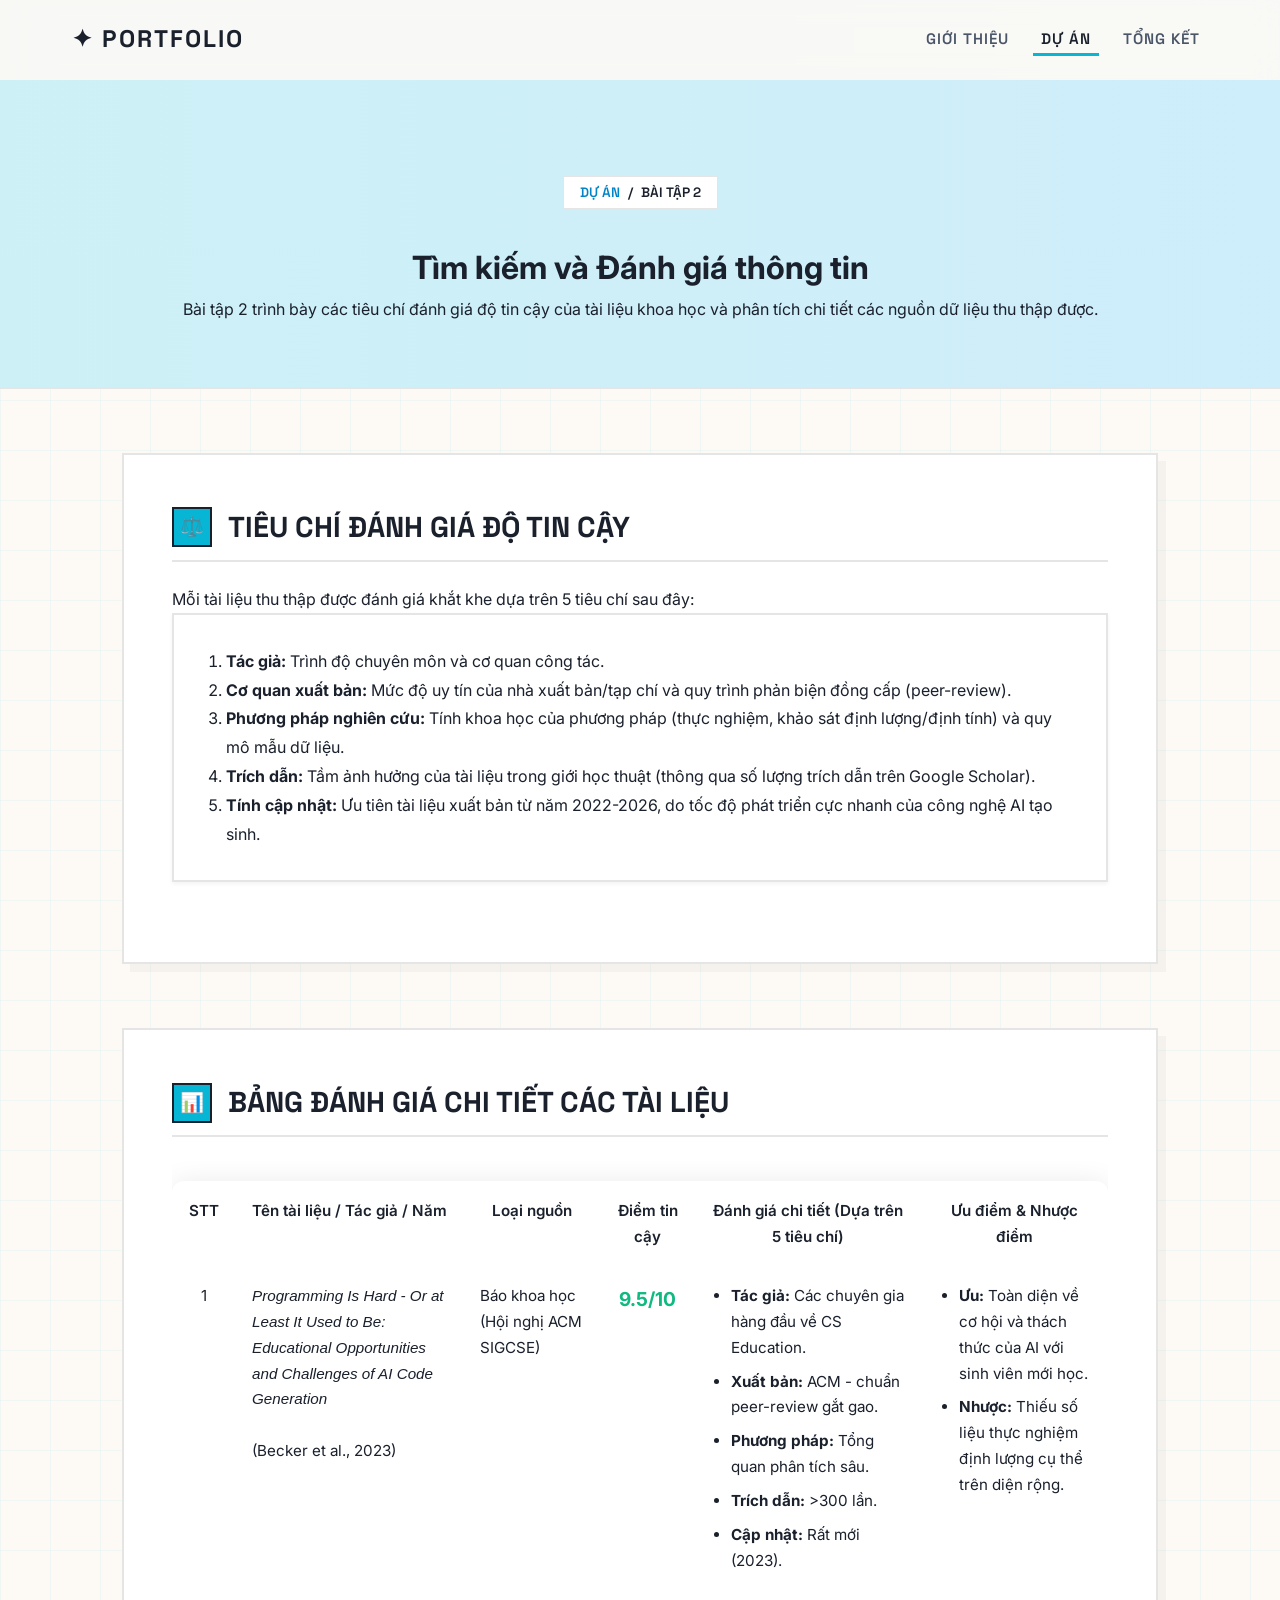
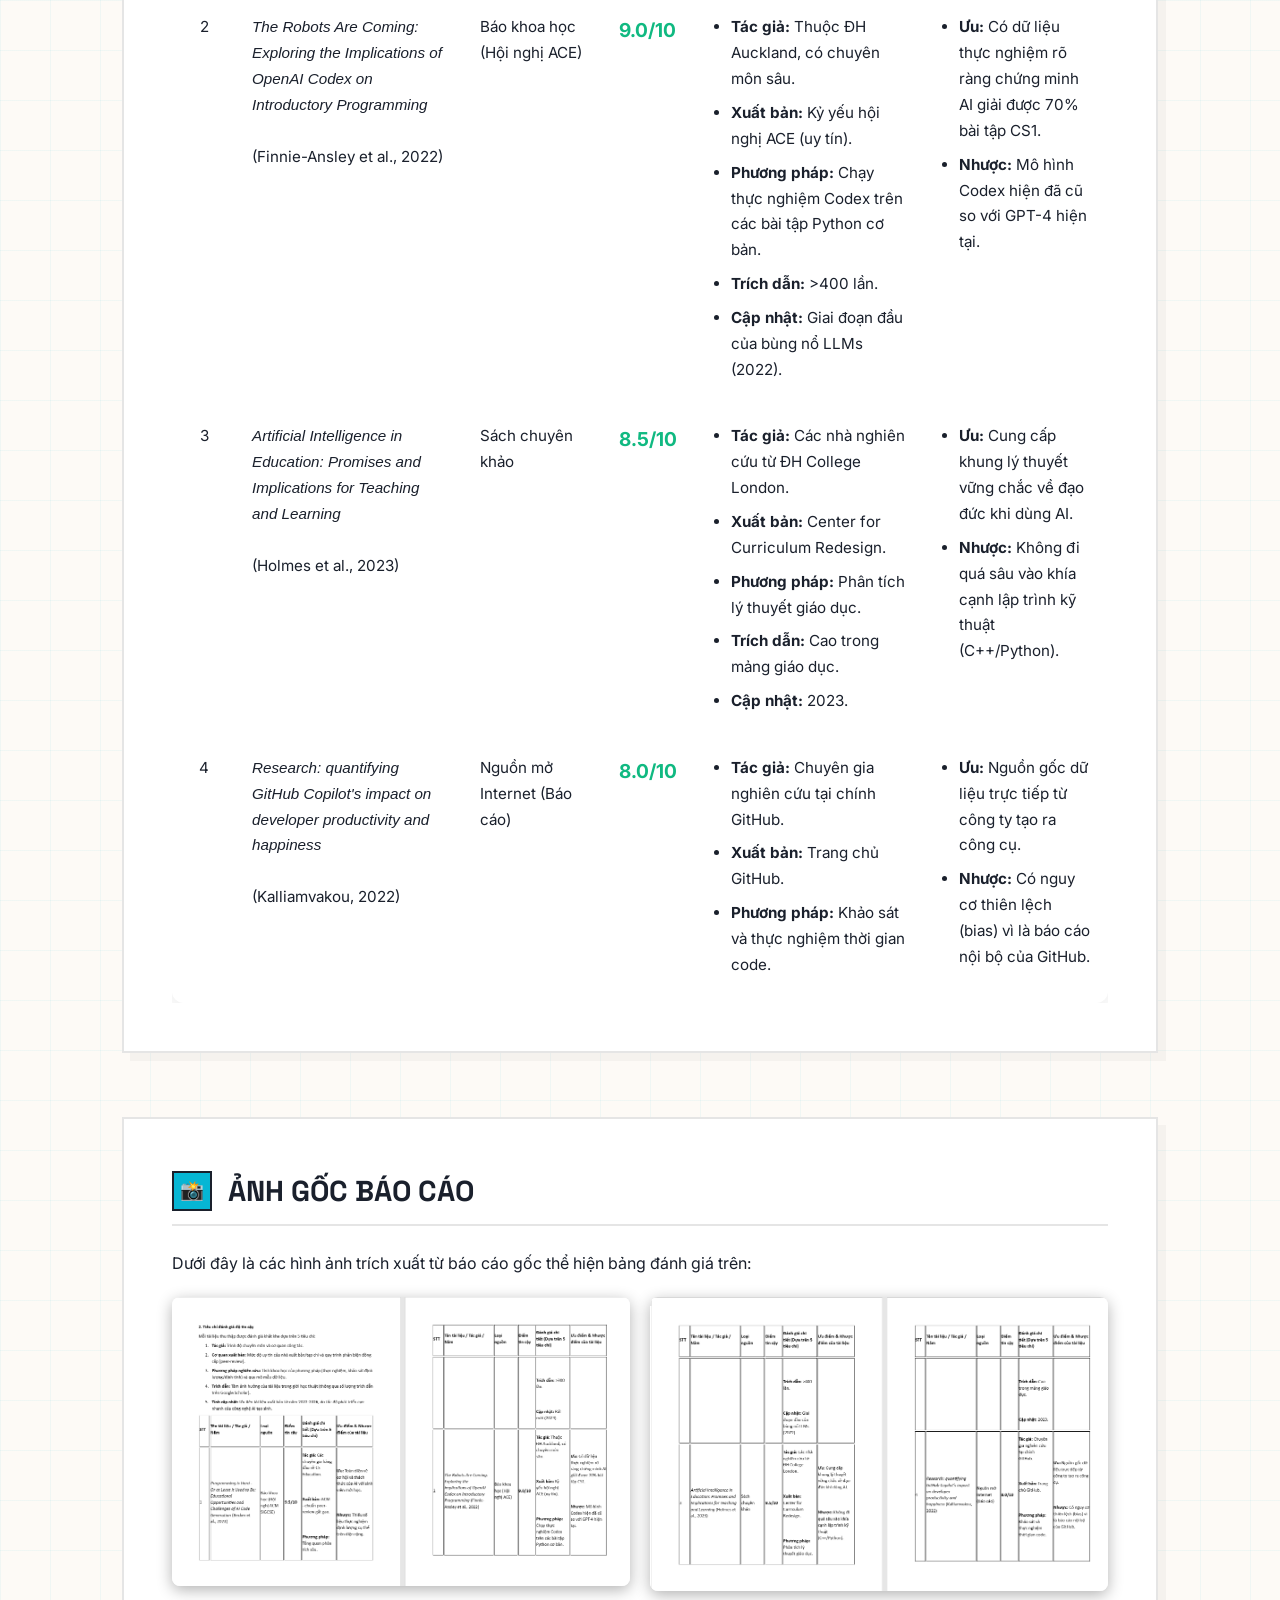
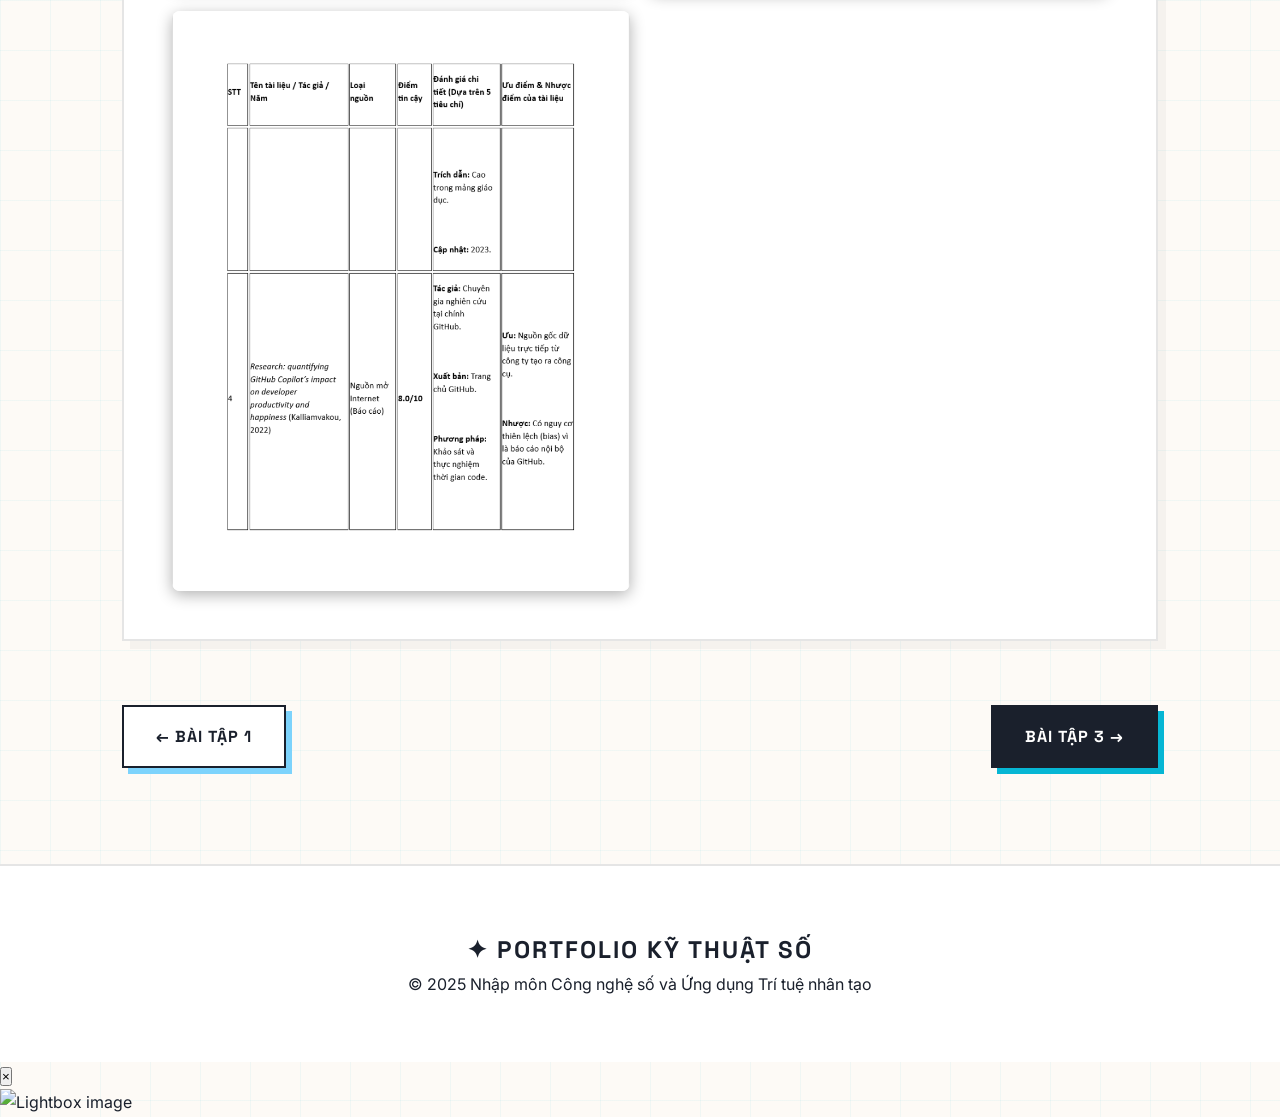
==== commit 27025c12: "Add table and content for Bai 2" ====
--- a/projects/bai2-search-evaluate.html
+++ b/projects/bai2-search-evaluate.html
@@ -1,12 +1,65 @@
 <!DOCTYPE html>
 <html lang="vi">
+
 <head>
   <meta charset="UTF-8">
   <meta name="viewport" content="width=device-width, initial-scale=1.0">
-  <meta name="description" content="Bài tập 2: Tìm kiếm và đánh giá thông tin học thuật bằng toán tử nâng cao">
-  <title>Bài 2: Tìm kiếm & Đánh giá thông tin | Portfolio</title>
+  <meta name="description"
+    content="Bài tập 2: Tìm kiếm và Đánh giá thông tin - Tiêu chí đánh giá độ tin cậy của tài liệu">
+  <title>Bài 2: Tìm kiếm & Đánh giá | Portfolio</title>
   <link rel="stylesheet" href="../css/style.css">
+  <style>
+    .eval-table {
+      width: 100%;
+      border-collapse: collapse;
+      margin-top: 20px;
+      font-size: 0.95rem;
+      background: rgba(255, 255, 255, 0.03);
+      border-radius: 12px;
+      overflow: hidden;
+      box-shadow: 0 4px 30px rgba(0, 0, 0, 0.1);
+      backdrop-filter: blur(10px);
+      -webkit-backdrop-filter: blur(10px);
+      border: 1px solid rgba(255, 255, 255, 0.1);
+    }
+
+    .eval-table th, .eval-table td {
+      border: 1px solid rgba(255, 255, 255, 0.1);
+      padding: 16px;
+      text-align: left;
+      vertical-align: top;
+    }
+
+    .eval-table th {
+      background: rgba(255, 255, 255, 0.08);
+      font-weight: 600;
+      color: var(--primary-color);
+      text-align: center;
+    }
+
+    .eval-table td ul {
+      margin: 0;
+      padding-left: 20px;
+    }
+
+    .eval-table td ul li {
+      margin-bottom: 8px;
+    }
+    
+    .eval-table td strong {
+      color: var(--text-primary);
+    }
+    
+    .eval-score {
+      font-size: 1.2rem;
+      font-weight: bold;
+      color: #10b981;
+      text-align: center;
+      display: block;
+    }
+  </style>
 </head>
+
 <body>
 
   <div class="bg-animation">
@@ -16,6 +69,7 @@
   </div>
   <canvas id="particles-canvas"></canvas>
 
+  <!-- Navigation -->
   <nav class="navbar" id="navbar">
     <div class="nav-container">
       <a href="../index.html" class="nav-logo">✦ Portfolio</a>
@@ -32,6 +86,7 @@
     </div>
   </nav>
 
+  <!-- Page Header -->
   <div class="page-header">
     <div class="container">
       <nav class="breadcrumb">
@@ -40,194 +95,150 @@
         <span>Bài tập 2</span>
       </nav>
       <h1 class="page-title">
-        <span class="gradient-text">Tìm kiếm và đánh giá thông tin học thuật</span>
+        <span class="gradient-text">Tìm kiếm và Đánh giá thông tin</span>
       </h1>
       <p class="page-description">
-        Bài tập 2 của mục 2.4 — Sử dụng linh hoạt trên 4 toán tử tìm kiếm nâng cao, 
-        phân tích sâu sắc về chiến lược tìm kiếm và đánh giá.
+        Bài tập 2 trình bày các tiêu chí đánh giá độ tin cậy của tài liệu khoa học và phân tích chi tiết các nguồn dữ liệu thu thập được.
       </p>
     </div>
   </div>
 
+  <!-- Content -->
   <section class="section" style="padding-top: 0;">
-    <div class="container" style="max-width: 900px;">
-
-      <!-- Mục tiêu -->
+    <div class="container" style="max-width: 1100px;">
+
+      <!-- Tiêu chí -->
       <div class="content-block reveal">
-        <h2><span class="icon">🎯</span> Mục tiêu bài tập</h2>
-        <p>
-          Rèn luyện kỹ năng tìm kiếm thông tin học thuật hiệu quả, sử dụng các toán tử nâng cao 
-          trên Google và các công cụ tìm kiếm chuyên ngành. Đồng thời, phát triển khả năng đánh giá 
-          độ tin cậy và chất lượng của nguồn thông tin.
-        </p>
-      </div>
-
-      <!-- Toán tử tìm kiếm -->
+        <h2><span class="icon">⚖️</span> Tiêu chí đánh giá độ tin cậy</h2>
+        <p>Mỗi tài liệu thu thập được đánh giá khắt khe dựa trên 5 tiêu chí sau đây:</p>
+        
+        <div class="glass-card" style="margin-bottom: var(--space-xl);">
+          <ol style="line-height: 1.8; padding-left: 20px;">
+            <li><strong>Tác giả:</strong> Trình độ chuyên môn và cơ quan công tác.</li>
+            <li><strong>Cơ quan xuất bản:</strong> Mức độ uy tín của nhà xuất bản/tạp chí và quy trình phản biện đồng cấp (peer-review).</li>
+            <li><strong>Phương pháp nghiên cứu:</strong> Tính khoa học của phương pháp (thực nghiệm, khảo sát định lượng/định tính) và quy mô mẫu dữ liệu.</li>
+            <li><strong>Trích dẫn:</strong> Tầm ảnh hưởng của tài liệu trong giới học thuật (thông qua số lượng trích dẫn trên Google Scholar).</li>
+            <li><strong>Tính cập nhật:</strong> Ưu tiên tài liệu xuất bản từ năm 2022-2026, do tốc độ phát triển cực nhanh của công nghệ AI tạo sinh.</li>
+          </ol>
+        </div>
+      </div>
+
+      <!-- Bảng đánh giá -->
       <div class="content-block reveal">
-        <h2><span class="icon">🔧</span> Các toán tử tìm kiếm đã sử dụng</h2>
-        <p>Tôi đã áp dụng linh hoạt <strong>6 toán tử</strong> khác nhau để tối ưu hóa kết quả tìm kiếm:</p>
-
-        <div class="goals-grid" style="grid-template-columns: repeat(auto-fill, minmax(250px, 1fr));">
-          <div class="glass-card" style="padding: var(--space-lg);">
-            <div style="font-size: 1.5rem; margin-bottom: var(--space-sm);">1️⃣</div>
-            <h3 style="font-family: var(--font-heading); font-size: 1rem; margin-bottom: var(--space-sm);">
-              <code style="color: var(--accent-purple-light);">site:</code>
-            </h3>
-            <p style="font-size: 0.85rem; color: var(--text-secondary);">
-              Tìm kiếm trong một trang web cụ thể, ví dụ: <code>site:scholar.google.com "artificial intelligence"</code>
-            </p>
-          </div>
-
-          <div class="glass-card" style="padding: var(--space-lg);">
-            <div style="font-size: 1.5rem; margin-bottom: var(--space-sm);">2️⃣</div>
-            <h3 style="font-family: var(--font-heading); font-size: 1rem; margin-bottom: var(--space-sm);">
-              <code style="color: var(--accent-emerald-light);">filetype:</code>
-            </h3>
-            <p style="font-size: 0.85rem; color: var(--text-secondary);">
-              Lọc kết quả theo loại tệp, ví dụ: <code>filetype:pdf "machine learning" tutorial</code>
-            </p>
-          </div>
-
-          <div class="glass-card" style="padding: var(--space-lg);">
-            <div style="font-size: 1.5rem; margin-bottom: var(--space-sm);">3️⃣</div>
-            <h3 style="font-family: var(--font-heading); font-size: 1rem; margin-bottom: var(--space-sm);">
-              <code style="color: var(--accent-blue);">"..."</code> (Trích dẫn chính xác)
-            </h3>
-            <p style="font-size: 0.85rem; color: var(--text-secondary);">
-              Tìm cụm từ chính xác, ví dụ: <code>"natural language processing" applications</code>
-            </p>
-          </div>
-
-          <div class="glass-card" style="padding: var(--space-lg);">
-            <div style="font-size: 1.5rem; margin-bottom: var(--space-sm);">4️⃣</div>
-            <h3 style="font-family: var(--font-heading); font-size: 1rem; margin-bottom: var(--space-sm);">
-              <code style="color: var(--accent-cyan);">-</code> (Loại trừ)
-            </h3>
-            <p style="font-size: 0.85rem; color: var(--text-secondary);">
-              Loại bỏ kết quả không mong muốn, ví dụ: <code>AI education -marketing -advertising</code>
-            </p>
-          </div>
-
-          <div class="glass-card" style="padding: var(--space-lg);">
-            <div style="font-size: 1.5rem; margin-bottom: var(--space-sm);">5️⃣</div>
-            <h3 style="font-family: var(--font-heading); font-size: 1rem; margin-bottom: var(--space-sm);">
-              <code style="color: var(--accent-pink);">intitle:</code>
-            </h3>
-            <p style="font-size: 0.85rem; color: var(--text-secondary);">
-              Tìm từ khóa trong tiêu đề, ví dụ: <code>intitle:"deep learning" review 2024</code>
-            </p>
-          </div>
-
-          <div class="glass-card" style="padding: var(--space-lg);">
-            <div style="font-size: 1.5rem; margin-bottom: var(--space-sm);">6️⃣</div>
-            <h3 style="font-family: var(--font-heading); font-size: 1rem; margin-bottom: var(--space-sm);">
-              <code style="color: var(--accent-amber);">OR</code>
-            </h3>
-            <p style="font-size: 0.85rem; color: var(--text-secondary);">
-              Kết hợp nhiều từ khóa, ví dụ: <code>("machine learning" OR "deep learning") education</code>
-            </p>
-          </div>
+        <h2><span class="icon">📊</span> Bảng đánh giá chi tiết các tài liệu</h2>
+        
+        <div style="overflow-x: auto;">
+          <table class="eval-table">
+            <thead>
+              <tr>
+                <th style="width: 5%;">STT</th>
+                <th style="width: 25%;">Tên tài liệu / Tác giả / Năm</th>
+                <th style="width: 15%;">Loại nguồn</th>
+                <th style="width: 10%;">Điểm tin cậy</th>
+                <th style="width: 25%;">Đánh giá chi tiết (Dựa trên 5 tiêu chí)</th>
+                <th style="width: 20%;">Ưu điểm & Nhược điểm</th>
+              </tr>
+            </thead>
+            <tbody>
+              <!-- Item 1 -->
+              <tr>
+                <td style="text-align: center;">1</td>
+                <td><em>Programming Is Hard - Or at Least It Used to Be: Educational Opportunities and Challenges of AI Code Generation</em><br><br>(Becker et al., 2023)</td>
+                <td>Báo khoa học (Hội nghị ACM SIGCSE)</td>
+                <td><span class="eval-score">9.5/10</span></td>
+                <td>
+                  <ul>
+                    <li><strong>Tác giả:</strong> Các chuyên gia hàng đầu về CS Education.</li>
+                    <li><strong>Xuất bản:</strong> ACM - chuẩn peer-review gắt gao.</li>
+                    <li><strong>Phương pháp:</strong> Tổng quan phân tích sâu.</li>
+                    <li><strong>Trích dẫn:</strong> >300 lần.</li>
+                    <li><strong>Cập nhật:</strong> Rất mới (2023).</li>
+                  </ul>
+                </td>
+                <td>
+                  <ul>
+                    <li><strong>Ưu:</strong> Toàn diện về cơ hội và thách thức của AI với sinh viên mới học.</li>
+                    <li><strong>Nhược:</strong> Thiếu số liệu thực nghiệm định lượng cụ thể trên diện rộng.</li>
+                  </ul>
+                </td>
+              </tr>
+              <!-- Item 2 -->
+              <tr>
+                <td style="text-align: center;">2</td>
+                <td><em>The Robots Are Coming: Exploring the Implications of OpenAI Codex on Introductory Programming</em><br><br>(Finnie-Ansley et al., 2022)</td>
+                <td>Báo khoa học (Hội nghị ACE)</td>
+                <td><span class="eval-score">9.0/10</span></td>
+                <td>
+                  <ul>
+                    <li><strong>Tác giả:</strong> Thuộc ĐH Auckland, có chuyên môn sâu.</li>
+                    <li><strong>Xuất bản:</strong> Kỷ yếu hội nghị ACE (uy tín).</li>
+                    <li><strong>Phương pháp:</strong> Chạy thực nghiệm Codex trên các bài tập Python cơ bản.</li>
+                    <li><strong>Trích dẫn:</strong> >400 lần.</li>
+                    <li><strong>Cập nhật:</strong> Giai đoạn đầu của bùng nổ LLMs (2022).</li>
+                  </ul>
+                </td>
+                <td>
+                  <ul>
+                    <li><strong>Ưu:</strong> Có dữ liệu thực nghiệm rõ ràng chứng minh AI giải được 70% bài tập CS1.</li>
+                    <li><strong>Nhược:</strong> Mô hình Codex hiện đã cũ so với GPT-4 hiện tại.</li>
+                  </ul>
+                </td>
+              </tr>
+              <!-- Item 3 -->
+              <tr>
+                <td style="text-align: center;">3</td>
+                <td><em>Artificial Intelligence in Education: Promises and Implications for Teaching and Learning</em><br><br>(Holmes et al., 2023)</td>
+                <td>Sách chuyên khảo</td>
+                <td><span class="eval-score">8.5/10</span></td>
+                <td>
+                  <ul>
+                    <li><strong>Tác giả:</strong> Các nhà nghiên cứu từ ĐH College London.</li>
+                    <li><strong>Xuất bản:</strong> Center for Curriculum Redesign.</li>
+                    <li><strong>Phương pháp:</strong> Phân tích lý thuyết giáo dục.</li>
+                    <li><strong>Trích dẫn:</strong> Cao trong mảng giáo dục.</li>
+                    <li><strong>Cập nhật:</strong> 2023.</li>
+                  </ul>
+                </td>
+                <td>
+                  <ul>
+                    <li><strong>Ưu:</strong> Cung cấp khung lý thuyết vững chắc về đạo đức khi dùng AI.</li>
+                    <li><strong>Nhược:</strong> Không đi quá sâu vào khía cạnh lập trình kỹ thuật (C++/Python).</li>
+                  </ul>
+                </td>
+              </tr>
+              <!-- Item 4 -->
+              <tr>
+                <td style="text-align: center;">4</td>
+                <td><em>Research: quantifying GitHub Copilot's impact on developer productivity and happiness</em><br><br>(Kalliamvakou, 2022)</td>
+                <td>Nguồn mở Internet (Báo cáo)</td>
+                <td><span class="eval-score">8.0/10</span></td>
+                <td>
+                  <ul>
+                    <li><strong>Tác giả:</strong> Chuyên gia nghiên cứu tại chính GitHub.</li>
+                    <li><strong>Xuất bản:</strong> Trang chủ GitHub.</li>
+                    <li><strong>Phương pháp:</strong> Khảo sát và thực nghiệm thời gian code.</li>
+                  </ul>
+                </td>
+                <td>
+                  <ul>
+                    <li><strong>Ưu:</strong> Nguồn gốc dữ liệu trực tiếp từ công ty tạo ra công cụ.</li>
+                    <li><strong>Nhược:</strong> Có nguy cơ thiên lệch (bias) vì là báo cáo nội bộ của GitHub.</li>
+                  </ul>
+                </td>
+              </tr>
+            </tbody>
+          </table>
         </div>
       </div>
 
-      <!-- Ví dụ tìm kiếm thực tế -->
-      <div class="content-block reveal">
-        <h2><span class="icon">🔍</span> Ví dụ tìm kiếm thực tế</h2>
-        <p>Dưới đây là quá trình tìm kiếm thông tin về chủ đề <strong>"Ứng dụng AI trong giáo dục"</strong>:</p>
-
-        <div class="timeline">
-          <div class="timeline-item">
-            <div class="timeline-dot"></div>
-            <div class="timeline-step">Bước 1</div>
-            <div class="timeline-title">Tìm kiếm tổng quan</div>
-            <div class="timeline-desc">
-              <code>"artificial intelligence" education site:scholar.google.com</code><br>
-              Kết quả: Hơn 2 triệu bài báo liên quan → cần thu hẹp phạm vi.
-            </div>
-          </div>
-          <div class="timeline-item">
-            <div class="timeline-dot"></div>
-            <div class="timeline-step">Bước 2</div>
-            <div class="timeline-title">Thu hẹp với filetype và thời gian</div>
-            <div class="timeline-desc">
-              <code>"AI in education" filetype:pdf 2023..2025</code><br>
-              Kết quả: Thu hẹp còn ~500 kết quả, tập trung vào tài liệu PDF gần đây.
-            </div>
-          </div>
-          <div class="timeline-item">
-            <div class="timeline-dot"></div>
-            <div class="timeline-step">Bước 3</div>
-            <div class="timeline-title">Loại trừ và tinh chỉnh</div>
-            <div class="timeline-desc">
-              <code>intitle:"AI in higher education" filetype:pdf -marketing site:.edu</code><br>
-              Kết quả: ~50 bài báo chất lượng cao từ các trường đại học.
-            </div>
-          </div>
-          <div class="timeline-item">
-            <div class="timeline-dot"></div>
-            <div class="timeline-step">Bước 4</div>
-            <div class="timeline-title">Đánh giá và chọn lọc</div>
-            <div class="timeline-desc">
-              Áp dụng tiêu chí CRAAP (Currency, Relevance, Authority, Accuracy, Purpose) 
-              để đánh giá và chọn ra 5 nguồn tin chất lượng nhất.
-            </div>
-          </div>
-        </div>
-      </div>
-
-      <!-- Ảnh chụp -->
-      <div class="content-block reveal">
-        <h2><span class="icon">📸</span> Ảnh chụp kết quả tìm kiếm</h2>
-        <div class="image-placeholder">
-          <span class="ph-icon">🖼️</span>
-          <span><strong>Thêm ảnh chụp kết quả Google Search tại đây</strong></span>
-          <span>Ảnh minh họa kết quả tìm kiếm với toán tử nâng cao</span>
-        </div>
-        <div class="image-placeholder">
-          <span class="ph-icon">🖼️</span>
-          <span><strong>Thêm ảnh chụp Google Scholar tại đây</strong></span>
-          <span>Ảnh minh họa kết quả từ Google Scholar</span>
-        </div>
-      </div>
-
-      <!-- Chiến lược tìm kiếm -->
-      <div class="content-block reveal">
-        <h2><span class="icon">🧠</span> Phân tích chiến lược tìm kiếm</h2>
-
-        <div class="highlight-box">
-          <h4>Chiến lược "Phễu lọc" (Funnel Strategy)</h4>
-          <p>
-            Tôi áp dụng chiến lược tìm kiếm theo hình phễu: bắt đầu từ phạm vi rộng rồi 
-            dần thu hẹp bằng các toán tử. Điều này giúp không bỏ sót kết quả quan trọng 
-            trong khi vẫn đảm bảo độ chính xác cao ở kết quả cuối cùng.
-          </p>
-        </div>
-
-        <div class="highlight-box emerald">
-          <h4>Bảng đánh giá nguồn tin (CRAAP Test)</h4>
-          <p>
-            Mỗi nguồn được đánh giá trên 5 tiêu chí: <strong>Tính thời sự</strong> (Currency), 
-            <strong>Sự liên quan</strong> (Relevance), <strong>Uy tín tác giả</strong> (Authority), 
-            <strong>Độ chính xác</strong> (Accuracy), và <strong>Mục đích</strong> (Purpose). 
-            Chỉ những nguồn đạt 4/5 tiêu chí trở lên mới được sử dụng.
-          </p>
-        </div>
-      </div>
-
-      <!-- Nhận xét -->
-      <div class="content-block reveal">
-        <h2><span class="icon">💭</span> Nhận xét cá nhân</h2>
-        <div class="glass-card reflection-card">
-          <div class="quote">
-            "Trước đây tôi chỉ đơn giản gõ từ khóa vào Google. Sau bài tập này, 
-            tôi đã biết cách biến Google thành một công cụ nghiên cứu thực sự mạnh mẽ."
-          </div>
-          <p style="color: var(--text-secondary);">
-            Kỹ năng tìm kiếm nâng cao không chỉ hữu ích trong học tập mà còn là một 
-            <strong>kỹ năng sống thiết yếu</strong> trong thời đại thông tin. Việc biết cách 
-            phân biệt nguồn tin đáng tin cậy giúp tôi tránh được thông tin sai lệch 
-            và ra quyết định tốt hơn.
-          </p>
+      <!-- Ảnh minh họa gốc -->
+      <div class="content-block reveal" style="margin-top: 40px;">
+        <h2><span class="icon">📸</span> Ảnh gốc báo cáo</h2>
+        <p>Dưới đây là các hình ảnh trích xuất từ báo cáo gốc thể hiện bảng đánh giá trên:</p>
+        <div style="display: grid; grid-template-columns: repeat(auto-fit, minmax(300px, 1fr)); gap: 20px; margin-top: 20px;">
+          <img src="../images/bai2/eval3.png" alt="Bảng đánh giá tài liệu 1 và 2" style="width: 100%; border-radius: 8px; box-shadow: 0 4px 15px rgba(0,0,0,0.3);">
+          <img src="../images/bai2/eval1.png" alt="Bảng đánh giá tài liệu 3 và 4" style="width: 100%; border-radius: 8px; box-shadow: 0 4px 15px rgba(0,0,0,0.3);">
+          <img src="../images/bai2/eval2.png" alt="Đánh giá chi tiết tài liệu 4" style="width: 100%; border-radius: 8px; box-shadow: 0 4px 15px rgba(0,0,0,0.3);">
         </div>
       </div>
 
@@ -240,15 +251,17 @@
     </div>
   </section>
 
+  <!-- Footer -->
   <footer class="footer">
     <div class="container">
       <div class="footer-content">
         <div class="footer-logo">✦ Portfolio Kỹ Thuật Số</div>
-        <p class="footer-text">© 2025 Nguyễn Văn A — Nhập môn Công nghệ số và Ứng dụng Trí tuệ nhân tạo</p>
+        <p class="footer-text">© 2025 Nhập môn Công nghệ số và Ứng dụng Trí tuệ nhân tạo</p>
       </div>
     </div>
   </footer>
 
   <script src="../js/main.js"></script>
 </body>
+
 </html>
